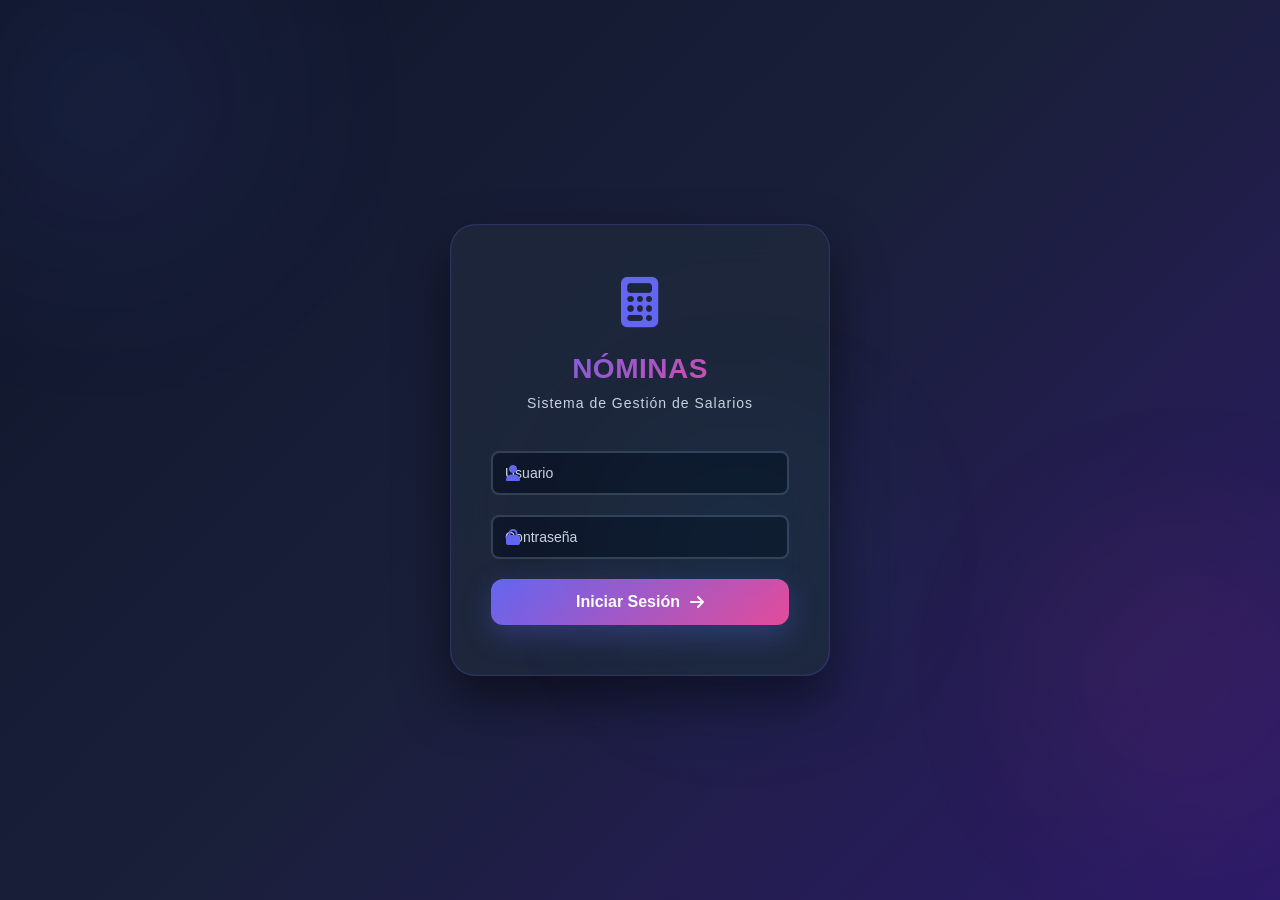
==== login.html @ f2f0a7e4 "Tarea Xime V1" ====
<!DOCTYPE html>
<html lang="es">
<head>
    <meta charset="UTF-8">
    <meta name="viewport" content="width=device-width, initial-scale=1.0">
    <title>Login - Sistema de Nóminas</title>
    <link rel="stylesheet" href="style.css">
    <link rel="stylesheet" href="https://cdnjs.cloudflare.com/ajax/libs/font-awesome/6.4.0/css/all.min.css">
</head>
<body class="login-page">
    <div class="login-container">
        <div class="login-box">
            <div class="login-header">
                <div class="logo-icon">
                    <i class="fas fa-calculator"></i>
                </div>
                <h1>NÓMINAS</h1>
                <p>Sistema de Gestión de Salarios</p>
            </div>

            <form class="login-form" id="loginForm">
                <div class="form-group">
                    <div class="input-wrapper">
                        <i class="fas fa-user"></i>
                        <input 
                            type="text" 
                            id="username" 
                            placeholder="Usuario" 
                            required
                            autocomplete="username"
                        >
                    </div>
                </div>

                <div class="form-group">
                    <div class="input-wrapper">
                        <i class="fas fa-lock"></i>
                        <input 
                            type="password" 
                            id="password" 
                            placeholder="Contraseña" 
                            required
                            autocomplete="current-password"
                        >
                    </div>
                </div>

                <div class="error-message" id="errorMessage"></div>

                <button type="submit" class="login-btn">
                    <span>Iniciar Sesión</span>
                    <i class="fas fa-arrow-right"></i>
                </button>
            </form>

        </div>

        <div class="background-animation">
            <div class="blob blob-1"></div>
            <div class="blob blob-2"></div>
            <div class="blob blob-3"></div>
        </div>
    </div>

    <script src="login.js"></script>
</body>
</html>
---- style.css ----
* {
    margin: 0;
    padding: 0;
    box-sizing: border-box;
}

:root {
    --primary-color: #6366f1;
    --secondary-color: #ec4899;
    --accent-color: #06b6d4;
    --dark-bg: #0f172a;
    --light-bg: #1e293b;
    --card-bg: #1e293b;
    --text-primary: #f1f5f9;
    --text-secondary: #cbd5e1;
    --border-color: #334155;
    --success-color: #10b981;
    --warning-color: #f59e0b;
    --error-color: #ef4444;
}

html, body {
    height: 100%;
    width: 100%;
}

body {
    font-family: 'Segoe UI', Tahoma, Geneva, Verdana, sans-serif;
    background: linear-gradient(135deg, var(--dark-bg) 0%, #1a1f3a 100%);
    color: var(--text-primary);
    overflow-x: hidden;
    letter-spacing: 0.5px;
}

/* ==================== LOGIN PAGE ==================== */

.login-page {
    display: flex;
    justify-content: center;
    align-items: center;
    min-height: 100vh;
    background: linear-gradient(135deg, #0f172a 0%, #1a1f3a 50%, #2d1b69 100%);
    position: relative;
    overflow: hidden;
}

.login-container {
    position: relative;
    z-index: 10;
    width: 100%;
    max-width: 420px;
    padding: 20px;
}

.background-animation {
    position: fixed;
    top: 0;
    left: 0;
    width: 100%;
    height: 100%;
    z-index: 1;
    pointer-events: none;
}

.blob {
    position: absolute;
    border-radius: 50%;
    filter: blur(100px);
    opacity: 0.1;
    animation: float 15s ease-in-out infinite;
}

.blob-1 {
    width: 300px;
    height: 300px;
    background: #6366f1;
    top: -50px;
    left: -50px;
    animation-delay: 0s;
}

.blob-2 {
    width: 250px;
    height: 250px;
    background: #ec4899;
    bottom: 100px;
    right: -30px;
    animation-delay: 2s;
}

.blob-3 {
    width: 200px;
    height: 200px;
    background: #06b6d4;
    top: 50%;
    left: 50%;
    animation-delay: 4s;
}

@keyframes float {
    0%, 100% {
        transform: translate(0px, 0px);
    }
    33% {
        transform: translate(30px, -30px);
    }
    66% {
        transform: translate(-30px, 30px);
    }
}

.login-box {
    background: rgba(30, 41, 59, 0.8);
    backdrop-filter: blur(20px);
    border: 1px solid rgba(100, 102, 241, 0.2);
    border-radius: 25px;
    padding: 50px 40px;
    box-shadow: 0 25px 50px rgba(0, 0, 0, 0.5),
                0 0 1px rgba(100, 102, 241, 0.5) inset;
    animation: slideUp 0.8s ease-out;
}

@keyframes slideUp {
    from {
        opacity: 0;
        transform: translateY(30px);
    }
    to {
        opacity: 1;
        transform: translateY(0);
    }
}

.login-header {
    text-align: center;
    margin-bottom: 40px;
}

.logo-icon {
    font-size: 50px;
    color: var(--primary-color);
    margin-bottom: 20px;
    animation: bounce 2s ease-in-out infinite;
}

@keyframes bounce {
    0%, 100% {
        transform: translateY(0);
    }
    50% {
        transform: translateY(-10px);
    }
}

.login-header h1 {
    font-size: 28px;
    font-weight: 700;
    background: linear-gradient(135deg, #6366f1, #ec4899);
    -webkit-background-clip: text;
    -webkit-text-fill-color: transparent;
    background-clip: text;
    margin: 15px 0 10px 0;
}

.login-header p {
    color: var(--text-secondary);
    font-size: 14px;
    letter-spacing: 1px;
}

.form-group {
    margin-bottom: 20px;
}

.input-wrapper {
    position: relative;
    display: flex;
    align-items: center;
}

.input-wrapper i {
    position: absolute;
    left: 15px;
    color: var(--primary-color);
    font-size: 16px;
    z-index: 2;
    transition: all 0.3s ease;
}

.input-wrapper input {
    width: 100%;
    padding: 15px 15px 15px 45px;
    background: rgba(100, 102, 241, 0.05);
    border: 1.5px solid rgba(100, 102, 241, 0.2);
    border-radius: 12px;
    color: var(--text-primary);
    font-size: 14px;
    transition: all 0.3s ease;
    outline: none;
}

.input-wrapper input:focus {
    background: rgba(100, 102, 241, 0.1);
    border-color: var(--primary-color);
    box-shadow: 0 0 20px rgba(100, 102, 241, 0.3);
}

.input-wrapper input::placeholder {
    color: var(--text-secondary);
}

.input-wrapper input:focus + i {
    color: var(--accent-color);
    transform: scale(1.2);
}

.input-wrapper input.input-error {
    background: rgba(239, 68, 68, 0.1);
    border-color: #ef4444;
    box-shadow: 0 0 15px rgba(239, 68, 68, 0.3);
}

.input-wrapper input.input-error:focus {
    background: rgba(239, 68, 68, 0.15);
    border-color: #ef4444;
    box-shadow: 0 0 20px rgba(239, 68, 68, 0.5);
}

.error-message {
    background: linear-gradient(135deg, rgba(239, 68, 68, 0.15), rgba(220, 38, 38, 0.1));
    border: 1.5px solid #ef4444;
    color: #fca5a5;
    font-size: 14px;
    padding: 14px 16px;
    margin-bottom: 15px;
    text-align: center;
    border-radius: 10px;
    display: none;
    align-items: center;
    justify-content: center;
    gap: 8px;
    font-weight: 600;
    box-shadow: 0 4px 12px rgba(239, 68, 68, 0.2);
    word-break: break-word;
    max-width: 100%;
    min-height: 50px;
}

.error-message.show {
    display: flex !important;
}

.error-message i {
    font-size: 16px;
    flex-shrink: 0;
}


@keyframes slideDown {
    from {
        opacity: 0;
        transform: translateY(-10px);
    }
    to {
        opacity: 1;
        transform: translateY(0);
    }
}

.login-btn {
    width: 100%;
    padding: 14px;
    background: linear-gradient(135deg, #6366f1, #ec4899);
    border: none;
    border-radius: 12px;
    color: white;
    font-size: 16px;
    font-weight: 600;
    cursor: pointer;
    transition: all 0.3s ease;
    display: flex;
    align-items: center;
    justify-content: center;
    gap: 10px;
    box-shadow: 0 10px 30px rgba(99, 102, 241, 0.3);
    overflow: hidden;
    position: relative;
}

.login-btn::before {
    content: '';
    position: absolute;
    top: 0;
    left: -100%;
    width: 100%;
    height: 100%;
    background: linear-gradient(90deg, transparent, rgba(255, 255, 255, 0.3), transparent);
    transition: left 0.5s ease;
}

.login-btn:hover {
    transform: translateY(-2px);
    box-shadow: 0 15px 40px rgba(99, 102, 241, 0.5);
}

.login-btn:hover::before {
    left: 100%;
}

.login-btn:active {
    transform: translateY(0);
}

.login-footer {
    margin-top: 25px;
    padding-top: 25px;
    border-top: 1px solid rgba(100, 102, 241, 0.1);
    text-align: center;
}

.demo-info {
    color: var(--text-secondary);
    font-size: 12px;
    display: flex;
    align-items: center;
    justify-content: center;
    gap: 8px;
}

.demo-info i {
    color: var(--accent-color);
}

/* ==================== DASHBOARD PAGE ==================== */

.dashboard-page {
    display: flex;
    flex-direction: column;
    height: 100vh;
    background: linear-gradient(135deg, var(--dark-bg) 0%, #1a1f3a 100%);
}

.navbar {
    background: rgba(30, 41, 59, 0.7);
    backdrop-filter: blur(20px);
    border-bottom: 1px solid rgba(100, 102, 241, 0.1);
    padding: 0;
    box-shadow: 0 5px 20px rgba(0, 0, 0, 0.3);
    position: sticky;
    top: 0;
    z-index: 100;
}

.navbar-container {
    max-width: 1400px;
    margin: 0 auto;
    padding: 15px 30px;
    display: flex;
    justify-content: space-between;
    align-items: center;
}

.navbar-brand {
    display: flex;
    align-items: center;
    gap: 12px;
    font-size: 22px;
    font-weight: 700;
    color: var(--text-primary);
}

.navbar-brand i {
    font-size: 28px;
    color: var(--primary-color);
}

.navbar-menu {
    display: flex;
    align-items: center;
    gap: 30px;
}

.user-welcome {
    color: var(--text-secondary);
    font-size: 14px;
}

.user-welcome strong {
    color: var(--accent-color);
}

.logout-btn {
    display: flex;
    align-items: center;
    gap: 8px;
    padding: 10px 20px;
    background: linear-gradient(135deg, #ef4444, #dc2626);
    border: none;
    border-radius: 8px;
    color: white;
    font-size: 14px;
    font-weight: 600;
    cursor: pointer;
    transition: all 0.3s ease;
    box-shadow: 0 5px 15px rgba(239, 68, 68, 0.3);
}

.logout-btn:hover {
    transform: translateY(-2px);
    box-shadow: 0 8px 20px rgba(239, 68, 68, 0.5);
}

.main-container {
    display: flex;
    flex: 1;
    overflow: hidden;
}

/* ==================== SIDEBAR ==================== */

.sidebar {
    width: 250px;
    background: rgba(30, 41, 59, 0.8);
    backdrop-filter: blur(20px);
    border-right: 1px solid rgba(100, 102, 241, 0.1);
    padding: 30px 0;
    overflow-y: auto;
    box-shadow: 5px 0 20px rgba(0, 0, 0, 0.3);
}

.menu-items {
    display: flex;
    flex-direction: column;
    gap: 10px;
    padding: 0 15px;
}

.menu-item {
    display: flex;
    align-items: center;
    gap: 15px;
    padding: 15px 20px;
    border-radius: 12px;
    cursor: pointer;
    transition: all 0.3s ease;
    color: var(--text-secondary);
    font-weight: 500;
    border-left: 3px solid transparent;
    position: relative;
}

.menu-item i {
    font-size: 18px;
    transition: all 0.3s ease;
}

.menu-item:hover {
    background: rgba(100, 102, 241, 0.1);
    color: var(--text-primary);
    transform: translateX(5px);
}

.menu-item.active {
    background: linear-gradient(135deg, rgba(99, 102, 241, 0.2), rgba(236, 72, 153, 0.1));
    color: var(--accent-color);
    border-left-color: var(--primary-color);
    box-shadow: 0 0 20px rgba(99, 102, 241, 0.2) inset;
}

.menu-item.active i {
    color: var(--accent-color);
    transform: scale(1.1);
}

/* ==================== CONTENT ==================== */

.content {
    flex: 1;
    overflow-y: auto;
    padding: 40px;
    max-width: 1400px;
    width: 100%;
}

.page-header {
    display: flex;
    justify-content: space-between;
    align-items: center;
    margin-bottom: 40px;
    animation: fadeInDown 0.5s ease-out;
}

@keyframes fadeInDown {
    from {
        opacity: 0;
        transform: translateY(-20px);
    }
    to {
        opacity: 1;
        transform: translateY(0);
    }
}

.page-header h2 {
    font-size: 28px;
    display: flex;
    align-items: center;
    gap: 12px;
    color: var(--text-primary);
}

.page-header h2 i {
    font-size: 32px;
    color: var(--primary-color);
}

.export-btn {
    display: flex;
    align-items: center;
    gap: 8px;
    padding: 12px 24px;
    background: linear-gradient(135deg, #10b981, #065f46);
    border: none;
    border-radius: 10px;
    color: white;
    font-weight: 600;
    cursor: pointer;
    transition: all 0.3s ease;
    box-shadow: 0 5px 15px rgba(16, 185, 129, 0.3);
}

.export-btn:hover {
    transform: translateY(-2px);
    box-shadow: 0 8px 20px rgba(16, 185, 129, 0.5);
}

.tab-content {
    display: none;
    animation: fadeIn 0.5s ease-out;
}

.tab-content.active {
    display: block;
}

@keyframes fadeIn {
    from {
        opacity: 0;
    }
    to {
        opacity: 1;
    }
}

/* ==================== STATS GRID ==================== */

.stats-grid {
    display: grid;
    grid-template-columns: repeat(auto-fit, minmax(250px, 1fr));
    gap: 20px;
    margin-bottom: 40px;
}

.stat-card {
    background: rgba(30, 41, 59, 0.8);
    backdrop-filter: blur(20px);
    border: 1px solid rgba(100, 102, 241, 0.2);
    border-radius: 16px;
    padding: 25px;
    display: flex;
    gap: 20px;
    align-items: flex-start;
    transition: all 0.3s ease;
    box-shadow: 0 10px 30px rgba(0, 0, 0, 0.2);
    cursor: pointer;
    overflow: hidden;
    position: relative;
}

.stat-card::before {
    content: '';
    position: absolute;
    top: 0;
    left: -100%;
    width: 100%;
    height: 100%;
    background: linear-gradient(90deg, transparent, rgba(255, 255, 255, 0.1), transparent);
    transition: left 0.5s ease;
}

.stat-card:hover {
    transform: translateY(-10px);
    border-color: var(--primary-color);
    box-shadow: 0 20px 40px rgba(99, 102, 241, 0.3),
                0 0 20px rgba(99, 102, 241, 0.2) inset;
}

.stat-card:hover::before {
    left: 100%;
}

.stat-icon {
    font-size: 40px;
    color: var(--primary-color);
    min-width: 60px;
    display: flex;
    align-items: center;
    justify-content: center;
}

.stat-info {
    flex: 1;
}

.stat-label {
    color: var(--text-secondary);
    font-size: 13px;
    font-weight: 500;
    margin-bottom: 8px;
}

.stat-value {
    font-size: 24px;
    font-weight: 700;
    color: var(--text-primary);
}

/* ==================== EMPLOYEES TABLE ==================== */

.employees-table-container {
    background: rgba(30, 41, 59, 0.8);
    backdrop-filter: blur(20px);
    border: 1px solid rgba(100, 102, 241, 0.2);
    border-radius: 16px;
    overflow: hidden;
    box-shadow: 0 10px 30px rgba(0, 0, 0, 0.2);
    animation: fadeIn 0.5s ease-out;
}

.employees-table {
    width: 100%;
    border-collapse: collapse;
}

.employees-table thead {
    background: rgba(100, 102, 241, 0.1);
    border-bottom: 2px solid rgba(100, 102, 241, 0.2);
}

.employees-table th {
    padding: 20px;
    text-align: left;
    color: var(--text-primary);
    font-weight: 600;
    font-size: 14px;
    text-transform: uppercase;
    letter-spacing: 0.5px;
}

.employees-table th i {
    margin-right: 8px;
    color: var(--primary-color);
}

.employees-table tbody tr {
    border-bottom: 1px solid rgba(100, 102, 241, 0.1);
    transition: all 0.3s ease;
}

.employees-table tbody tr:hover {
    background: rgba(100, 102, 241, 0.1);
    transform: scale(1.01);
}

.employees-table td {
    padding: 18px 20px;
    color: var(--text-secondary);
    font-size: 14px;
}

.employees-table .employee-name {
    color: var(--text-primary);
    font-weight: 600;
}

.employees-table .employee-salary {
    color: var(--success-color);
    font-weight: 600;
}

.details-btn {
    padding: 8px 16px;
    background: linear-gradient(135deg, #6366f1, #ec4899);
    border: none;
    border-radius: 6px;
    color: white;
    font-size: 12px;
    font-weight: 600;
    cursor: pointer;
    transition: all 0.3s ease;
    display: inline-flex;
    align-items: center;
    gap: 6px;
}

.details-btn:hover {
    transform: translateY(-2px);
    box-shadow: 0 5px 15px rgba(99, 102, 241, 0.3);
}

.action-buttons {
    display: flex;
    gap: 8px;
    flex-wrap: wrap;
}

.status-badge {
    display: inline-flex;
    align-items: center;
    gap: 6px;
    padding: 8px 14px;
    border-radius: 20px;
    font-size: 12px;
    font-weight: 600;
    text-transform: uppercase;
    letter-spacing: 0.5px;
    animation: slideUp 0.3s ease-out;
}

.status-pending {
    background: rgba(245, 158, 11, 0.2);
    color: #fbbf24;
    border: 1px solid rgba(245, 158, 11, 0.4);
}

.status-paid {
    background: rgba(16, 185, 129, 0.2);
    color: #86efac;
    border: 1px solid rgba(16, 185, 129, 0.4);
}

.pay-btn {
    padding: 8px 16px;
    background: linear-gradient(135deg, #f59e0b, #d97706);
    border: none;
    border-radius: 6px;
    color: white;
    font-size: 12px;
    font-weight: 600;
    cursor: pointer;
    transition: all 0.3s ease;
    display: inline-flex;
    align-items: center;
    gap: 6px;
}

.pay-btn:hover {
    transform: translateY(-2px);
    box-shadow: 0 5px 15px rgba(245, 158, 11, 0.3);
}

.pay-btn:active {
    transform: translateY(0);
}

.edit-btn {
    padding: 8px 16px;
    background: linear-gradient(135deg, #06b6d4, #0891b2);
    border: none;
    border-radius: 6px;
    color: white;
    font-size: 12px;
    font-weight: 600;
    cursor: pointer;
    transition: all 0.3s ease;
    display: inline-flex;
    align-items: center;
    gap: 6px;
}

.edit-btn:hover {
    transform: translateY(-2px);
    box-shadow: 0 5px 15px rgba(6, 182, 212, 0.3);
}

.edit-btn:active {
    transform: translateY(0);
}

.delete-btn {
    padding: 8px 16px;
    background: linear-gradient(135deg, #ef4444, #dc2626);
    border: none;
    border-radius: 6px;
    color: white;
    font-size: 12px;
    font-weight: 600;
    cursor: pointer;
    transition: all 0.3s ease;
    display: inline-flex;
    align-items: center;
    gap: 6px;
}

.delete-btn:hover {
    transform: translateY(-2px);
    box-shadow: 0 5px 15px rgba(239, 68, 68, 0.3);
}

.delete-btn:active {
    transform: translateY(0);
}

/* ==================== CALCULATOR ==================== */

.calculator-container {
    background: rgba(30, 41, 59, 0.8);
    backdrop-filter: blur(20px);
    border: 1px solid rgba(100, 102, 241, 0.2);
    border-radius: 16px;
    padding: 40px;
    box-shadow: 0 10px 30px rgba(0, 0, 0, 0.2);
}

.calculator-selector {
    margin-bottom: 40px;
}

.calculator-selector label {
    display: block;
    color: var(--text-primary);
    font-weight: 600;
    margin-bottom: 12px;
    font-size: 14px;
}

.calculator-selector select {
    width: 100%;
    max-width: 400px;
    padding: 12px 15px;
    background: rgba(100, 102, 241, 0.05);
    border: 1.5px solid rgba(100, 102, 241, 0.2);
    border-radius: 10px;
    color: var(--text-primary);
    font-size: 14px;
    cursor: pointer;
    transition: all 0.3s ease;
}

.calculator-selector select:focus {
    outline: none;
    background: rgba(100, 102, 241, 0.1);
    border-color: var(--primary-color);
    box-shadow: 0 0 20px rgba(100, 102, 241, 0.3);
}

.calculator-selector option {
    background: var(--dark-bg);
    color: var(--text-primary);
}

.result-group {
    display: grid;
    grid-template-columns: repeat(auto-fit, minmax(200px, 1fr));
    gap: 20px;
    margin-bottom: 30px;
}

.result-card {
    background: rgba(100, 102, 241, 0.05);
    border: 1px solid rgba(100, 102, 241, 0.2);
    border-radius: 12px;
    padding: 20px;
    transition: all 0.3s ease;
}

.result-card:hover {
    background: rgba(100, 102, 241, 0.1);
    border-color: var(--primary-color);
    transform: translateY(-5px);
}

.result-card label {
    display: block;
    color: var(--text-secondary);
    font-size: 13px;
    font-weight: 500;
    margin-bottom: 10px;
}

.result-value {
    font-size: 22px;
    font-weight: 700;
    color: var(--accent-color);
}

.result-summary {
    display: grid;
    grid-template-columns: repeat(auto-fit, minmax(200px, 1fr));
    gap: 20px;
}

.summary-item {
    padding: 25px;
    border-radius: 12px;
    border: 2px solid transparent;
    transition: all 0.3s ease;
}

.summary-item label {
    display: block;
    color: var(--text-secondary);
    font-size: 14px;
    font-weight: 500;
    margin-bottom: 12px;
}

.summary-value {
    font-size: 28px;
    font-weight: 700;
}

.summary-item.total-deductions {
    background: rgba(239, 68, 68, 0.1);
    border-color: rgba(239, 68, 68, 0.3);
}

.summary-item.total-deductions .summary-value {
    color: #fca5a5;
}

.summary-item.net-salary {
    background: rgba(16, 185, 129, 0.1);
    border-color: rgba(16, 185, 129, 0.3);
}

.summary-item.net-salary .summary-value {
    color: #86efac;
}

.calculator-actions {
    display: flex;
    justify-content: center;
    gap: 15px;
    margin-top: 40px;
    flex-wrap: wrap;
}

.export-receipt-btn {
    display: flex;
    align-items: center;
    gap: 8px;
    padding: 12px 24px;
    background: linear-gradient(135deg, #8b5cf6, #6366f1);
    border: none;
    border-radius: 10px;
    color: white;
    font-weight: 600;
    font-size: 14px;
    cursor: pointer;
    transition: all 0.3s ease;
    box-shadow: 0 5px 15px rgba(139, 92, 246, 0.3);
}

.export-receipt-btn:hover {
    transform: translateY(-2px);
    box-shadow: 0 8px 20px rgba(139, 92, 246, 0.5);
}

.export-receipt-btn:disabled {
    opacity: 0.5;
    cursor: not-allowed;
    transform: none;
}

/* ==================== MODAL ==================== */

.modal {
    display: none;
    position: fixed;
    top: 0;
    left: 0;
    width: 100%;
    height: 100%;
    background: rgba(0, 0, 0, 0.7);
    backdrop-filter: blur(5px);
    z-index: 1000;
    align-items: center;
    justify-content: center;
    animation: fadeIn 0.3s ease-out;
}

.header-actions {
    display: flex;
    gap: 12px;
}

.add-employee-btn {
    background: linear-gradient(135deg, #10b981, #059669);
    color: white;
    border: none;
    padding: 10px 20px;
    border-radius: 8px;
    cursor: pointer;
    font-weight: 600;
    display: flex;
    align-items: center;
    gap: 8px;
    transition: all 0.3s ease;
    font-size: 14px;
}

.add-employee-btn:hover {
    background: linear-gradient(135deg, #059669, #047857);
    transform: translateY(-2px);
    box-shadow: 0 8px 20px rgba(16, 185, 129, 0.3);
}

.modal-form {
    max-width: 500px;
}

.form-group {
    margin-bottom: 20px;
}

.form-group label {
    display: block;
    margin-bottom: 8px;
    color: var(--text-primary);
    font-weight: 600;
    font-size: 14px;
}

.form-group input {
    width: 100%;
    padding: 12px;
    background: var(--dark-bg);
    border: 2px solid var(--border-color);
    border-radius: 8px;
    color: var(--text-primary);
    font-size: 14px;
    transition: all 0.3s ease;
}

.form-group input:focus {
    outline: none;
    border-color: var(--primary-color);
    box-shadow: 0 0 0 3px rgba(99, 102, 241, 0.1);
}

.form-group input::placeholder {
    color: var(--text-secondary);
}

.error-message {
    color: var(--error-color);
    font-size: 12px;
    margin-top: 4px;
    display: none;
    min-height: 16px;
}

.error-message:not(:empty) {
    display: block;
}

.form-actions {
    display: flex;
    gap: 12px;
    margin-top: 30px;
}

.btn-cancel,
.btn-submit {
    flex: 1;
    padding: 12px;
    border: none;
    border-radius: 8px;
    font-weight: 600;
    cursor: pointer;
    font-size: 14px;
    transition: all 0.3s ease;
}

.btn-cancel {
    background: var(--border-color);
    color: var(--text-primary);
}

.btn-cancel:hover {
    background: #475569;
}

.btn-submit {
    background: linear-gradient(135deg, var(--primary-color), #4f46e5);
    color: white;
}

.btn-submit:hover {
    transform: translateY(-2px);
    box-shadow: 0 8px 20px rgba(99, 102, 241, 0.3);
}

.modal.show {
    display: flex;
}

.modal-content {
    background: rgba(30, 41, 59, 0.95);
    backdrop-filter: blur(20px);
    border: 1px solid rgba(100, 102, 241, 0.3);
    border-radius: 16px;
    width: 90%;
    max-width: 500px;
    max-height: 80vh;
    overflow-y: auto;
    box-shadow: 0 25px 50px rgba(0, 0, 0, 0.5);
    animation: slideUp 0.3s ease-out;
}

.modal-header {
    display: flex;
    justify-content: space-between;
    align-items: center;
    padding: 25px;
    border-bottom: 1px solid rgba(100, 102, 241, 0.1);
}

.modal-header h3 {
    color: var(--text-primary);
    font-size: 20px;
}

.modal-close {
    background: none;
    border: none;
    color: var(--text-secondary);
    font-size: 28px;
    cursor: pointer;
    transition: all 0.3s ease;
    width: 40px;
    height: 40px;
    display: flex;
    align-items: center;
    justify-content: center;
    border-radius: 8px;
}

.modal-close:hover {
    color: var(--error-color);
    background: rgba(239, 68, 68, 0.1);
}

.modal-body {
    padding: 25px;
}

.modal-row {
    display: flex;
    justify-content: space-between;
    align-items: center;
    padding: 15px 0;
    border-bottom: 1px solid rgba(100, 102, 241, 0.1);
}

.modal-row:last-child {
    border-bottom: none;
}

.modal-label {
    color: var(--text-secondary);
    font-size: 13px;
    font-weight: 500;
}

.modal-value {
    color: var(--text-primary);
    font-size: 16px;
    font-weight: 600;
}

/* ==================== SCROLLBAR ==================== */

::-webkit-scrollbar {
    width: 8px;
    height: 8px;
}

::-webkit-scrollbar-track {
    background: rgba(100, 102, 241, 0.05);
}

::-webkit-scrollbar-thumb {
    background: linear-gradient(135deg, #6366f1, #ec4899);
    border-radius: 10px;
}

::-webkit-scrollbar-thumb:hover {
    background: linear-gradient(135deg, #ec4899, #6366f1);
}

/* ==================== RESPONSIVE ==================== */

@media (max-width: 768px) {
    .main-container {
        flex-direction: column;
    }

    .sidebar {
        width: 100%;
        border-right: none;
        border-bottom: 1px solid rgba(100, 102, 241, 0.1);
        padding: 15px;
        height: auto;
    }

    .menu-items {
        flex-direction: row;
        gap: 5px;
        flex-wrap: wrap;
    }

    .menu-item {
        flex: 1;
        min-width: 120px;
        padding: 10px;
        font-size: 12px;
    }

    .content {
        padding: 20px;
    }

    .stats-grid {
        grid-template-columns: repeat(auto-fit, minmax(150px, 1fr));
    }

    .stat-card {
        flex-direction: column;
        text-align: center;
    }

    .stat-icon {
        margin: 0 auto;
    }

    .page-header {
        flex-direction: column;
        gap: 15px;
        align-items: flex-start;
    }

    .employees-table {
        font-size: 12px;
    }

    .employees-table th,
    .employees-table td {
        padding: 12px;
    }

    .navbar-menu {
        gap: 15px;
    }

    .user-welcome {
        display: none;
    }

    .modal-content {
        width: 95%;
        max-width: 90vw;
    }
}

@media (max-width: 480px) {
    .login-box {
        padding: 30px 20px;
    }

    .login-header h1 {
        font-size: 24px;
    }

    .navbar-container {
        padding: 10px 15px;
    }

    .navbar-brand {
        font-size: 18px;
    }

    .navbar-brand i {
        font-size: 24px;
    }

    .page-header h2 {
        font-size: 20px;
    }

    .stats-grid {
        grid-template-columns: 1fr;
    }

    .calculator-result {
        grid-template-columns: 1fr;
    }

    .result-group {
        grid-template-columns: 1fr;
    }
}
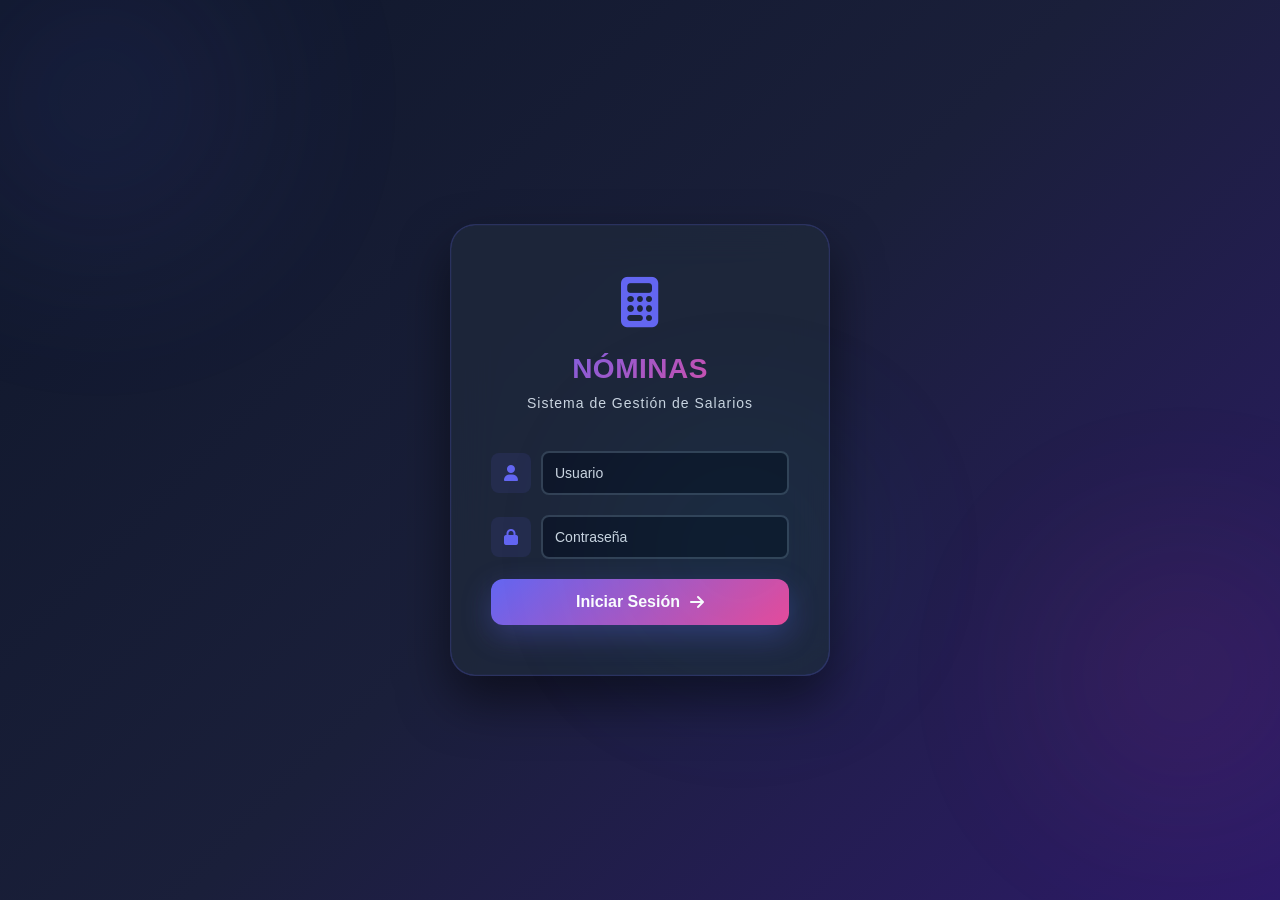
==== commit 3e239010: "Fix: Corregir posicionamiento de iconos en login" ====
--- a/login.html
+++ b/login.html
@@ -21,7 +21,9 @@
             <form class="login-form" id="loginForm">
                 <div class="form-group">
                     <div class="input-wrapper">
-                        <i class="fas fa-user"></i>
+                        <div class="input-icon">
+                            <i class="fas fa-user"></i>
+                        </div>
                         <input 
                             type="text" 
                             id="username" 
@@ -34,7 +36,9 @@
 
                 <div class="form-group">
                     <div class="input-wrapper">
-                        <i class="fas fa-lock"></i>
+                        <div class="input-icon">
+                            <i class="fas fa-lock"></i>
+                        </div>
                         <input 
                             type="password" 
                             id="password" 
--- a/style.css
+++ b/style.css
@@ -176,20 +176,30 @@
     position: relative;
     display: flex;
     align-items: center;
+    gap: 10px;
+}
+
+.input-icon {
+    display: flex;
+    align-items: center;
+    justify-content: center;
+    width: 40px;
+    height: 40px;
+    background: rgba(100, 102, 241, 0.1);
+    border-radius: 8px;
+    flex-shrink: 0;
+    transition: all 0.3s ease;
 }
 
 .input-wrapper i {
-    position: absolute;
-    left: 15px;
     color: var(--primary-color);
     font-size: 16px;
-    z-index: 2;
     transition: all 0.3s ease;
 }
 
 .input-wrapper input {
-    width: 100%;
-    padding: 15px 15px 15px 45px;
+    flex: 1;
+    padding: 15px;
     background: rgba(100, 102, 241, 0.05);
     border: 1.5px solid rgba(100, 102, 241, 0.2);
     border-radius: 12px;
@@ -205,13 +215,17 @@
     box-shadow: 0 0 20px rgba(100, 102, 241, 0.3);
 }
 
+.input-wrapper input:focus ~ .input-icon {
+    background: rgba(100, 102, 241, 0.2);
+}
+
+.input-wrapper input:focus ~ .input-icon i {
+    color: var(--accent-color);
+    transform: scale(1.2);
+}
+
 .input-wrapper input::placeholder {
     color: var(--text-secondary);
-}
-
-.input-wrapper input:focus + i {
-    color: var(--accent-color);
-    transform: scale(1.2);
 }
 
 .input-wrapper input.input-error {
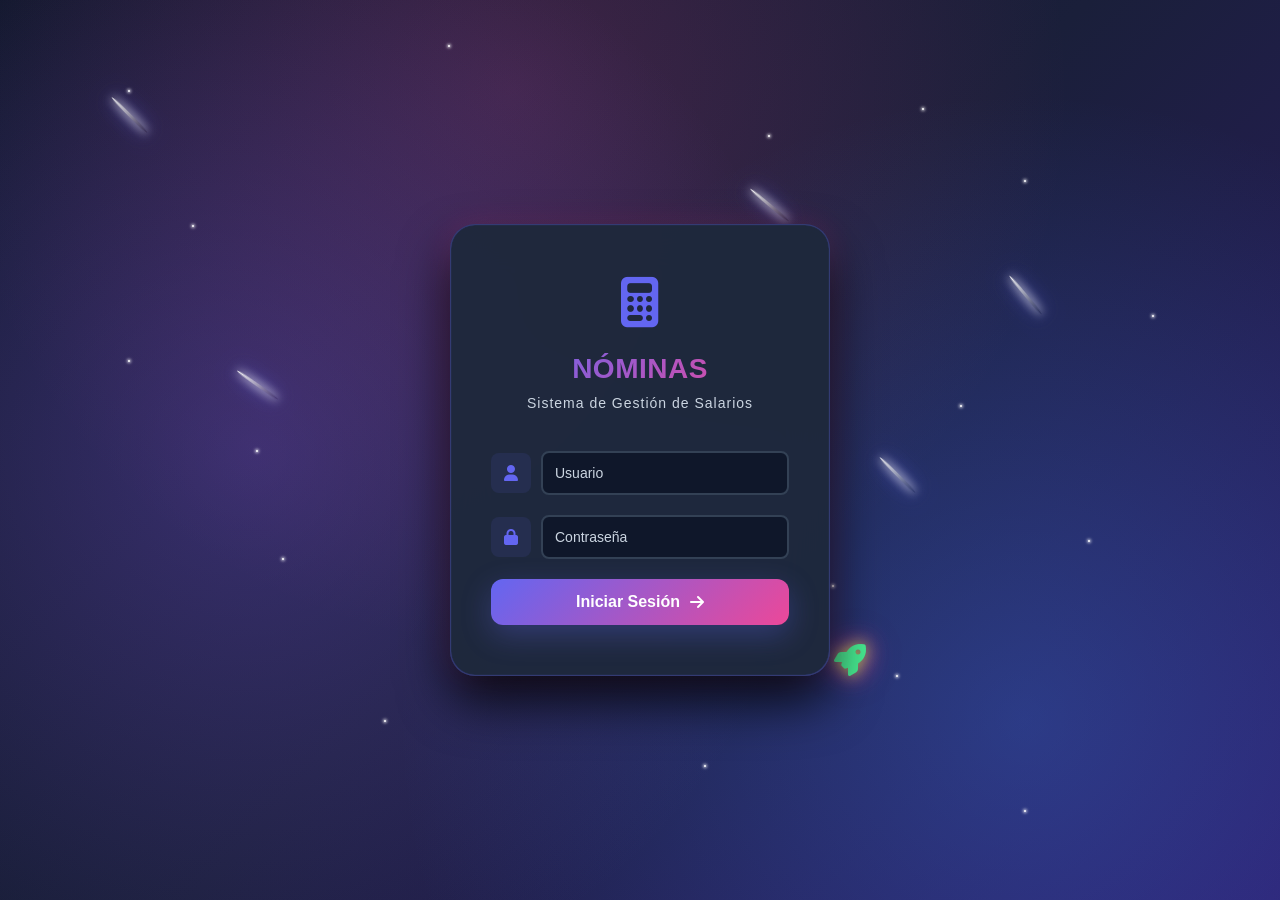
==== commit 5d366513: "Login estelar" ====
--- a/login.html
+++ b/login.html
@@ -60,9 +60,68 @@
         </div>
 
         <div class="background-animation">
-            <div class="blob blob-1"></div>
-            <div class="blob blob-2"></div>
-            <div class="blob blob-3"></div>
+            <!-- Cohete orbitando con fuego (moved here so it can traverse full background) -->
+            <div class="rocket-orbit">
+                <div class="rocket">
+                    <i class="fas fa-rocket"></i>
+                </div>
+                <div class="rocket-fire rocket-fire-1"></div>
+                <div class="rocket-fire rocket-fire-2"></div>
+                <div class="rocket-fire rocket-fire-3"></div>
+            </div>
+            <!-- Galaxia con estrellas -->
+            <div class="galaxy-bg"></div>
+            
+            <!-- Estrellas fijas que parpadean -->
+            <div class="stars-container">
+                <div class="star"></div>
+                <div class="star"></div>
+                <div class="star"></div>
+                <div class="star"></div>
+                <div class="star"></div>
+                <div class="star"></div>
+                <div class="star"></div>
+                <div class="star"></div>
+                <div class="star"></div>
+                <div class="star"></div>
+                <div class="star"></div>
+                <div class="star"></div>
+                <div class="star"></div>
+                <div class="star"></div>
+                <div class="star"></div>
+                <div class="star"></div>
+                <div class="star"></div>
+                <div class="star"></div>
+                <div class="star"></div>
+                <div class="star"></div>
+            </div>
+            
+            <!-- Estrellas fugaces (meteoros) -->
+            <div class="meteors-container">
+                <div class="meteor"></div>
+                <div class="meteor"></div>
+                <div class="meteor"></div>
+                <div class="meteor"></div>
+                <div class="meteor"></div>
+            </div>
+
+            <!-- Planetas -->
+            <div class="planets-container">
+                <div class="planet planet-1">
+                    <div class="planet-surface"></div>
+                    <div class="planet-rings"></div>
+                </div>
+                <div class="planet planet-2">
+                    <div class="planet-surface"></div>
+                </div>
+                <div class="planet planet-3">
+                    <div class="planet-surface"></div>
+                    <div class="planet-rings"></div>
+                </div>
+                <div class="planet planet-4">
+                    <div class="planet-surface"></div>
+                </div>
+            </div>
         </div>
     </div>
 
--- a/style.css
+++ b/style.css
@@ -46,10 +46,103 @@
 
 .login-container {
     position: relative;
-    z-index: 10;
+    z-index: 100;
     width: 100%;
     max-width: 420px;
     padding: 20px;
+}
+
+/* ==================== ROCKET ORBIT ==================== */
+
+.rocket-orbit {
+    position: absolute;
+    width: 420px;
+    height: 420px;
+    top: 50%;
+    left: 50%;
+    pointer-events: none;
+    --orbit-radius: min(45vw, 300px);
+    transform-origin: center center;
+    animation: rocketFlight 8s linear infinite, rocketDepth 8s linear infinite;
+    z-index: 110; /* base value, animated by rocketDepth */
+    
+}
+
+.rocket-orbit i {
+    position: absolute;
+    font-size: 32px;
+    color: #48ec92;
+    text-shadow: 0 0 15px rgba(192, 236, 72, 0.8),
+                 0 0 30px rgba(236, 72, 153, 0.4);
+    filter: drop-shadow(0 0 10px rgba(236, 72, 153, 0.6));
+    top: 50%;
+    left: 50%;
+    transform: translate(-50%, -50%);
+    z-index: inherit;
+}
+
+
+
+/* Rotación del cohete para apuntar hacia la dirección del movimiento */
+@keyframes rocketFlight {
+    0% {
+        transform: translate(-50%, -50%) rotate(0deg) translateX(var(--orbit-radius)) rotateZ(0deg);
+    }
+    25% {
+        transform: translate(-50%, -50%) rotate(90deg) translateX(var(--orbit-radius)) rotateZ(90deg);
+    }
+    50% {
+        transform: translate(-50%, -50%) rotate(180deg) translateX(var(--orbit-radius)) rotateZ(180deg);
+    }
+    75% {
+        transform: translate(-50%, -50%) rotate(270deg) translateX(var(--orbit-radius)) rotateZ(270deg);
+    }
+    100% {
+        transform: translate(-50%, -50%) rotate(360deg) translateX(var(--orbit-radius)) rotateZ(360deg);
+    }
+}
+
+/* Z-index animation: ATRÁS entre 135° y 225° (37.5% - 62.5%) */
+@keyframes rocketDepth {
+    /* 0° - Arriba: FRENTE */
+    0% { z-index: 110; }
+    
+    /* 90° - Derecha: FRENTE */
+    25% { z-index: 110; }
+    
+    /* 135° - Empieza a ir atrás */
+    37.5% { z-index: 90; }
+    
+    /* 180° - Abajo: ATRÁS */
+    50% { z-index: 90; }
+    
+    /* 225° - Empieza a venir al frente */
+    62.5% { z-index: 90; }
+    
+    /* 270° - Izquierda: FRENTE */
+    75% { z-index: 110; }
+    
+    /* 360° - De vuelta arriba: FRENTE */
+    100% { z-index: 110; }
+}
+
+/* Animación del fuego: se mantiene debajo del cohete sin rotar */
+@keyframes rocketFirePosition {
+    0% {
+        transform: translate(-50%, 0) rotateZ(180deg) translateY(24px);
+    }
+    25% {
+        transform: translate(-50%, 0) rotateZ(90deg) translateY(24px);
+    }
+    50% {
+        transform: translate(-50%, 0) rotateZ(0deg) translateY(24px);
+    }
+    75% {
+        transform: translate(-50%, 0) rotateZ(-90deg) translateY(24px);
+    }
+    100% {
+        transform: translate(-50%, 0) rotateZ(-180deg) translateY(24px);
+    }
 }
 
 .background-animation {
@@ -58,66 +151,175 @@
     left: 0;
     width: 100%;
     height: 100%;
-    z-index: 1;
+    z-index: 0;
     pointer-events: none;
-}
-
-.blob {
+    overflow: hidden;
+}
+
+/* ==================== GALAXY BACKGROUND ==================== */
+
+.galaxy-bg {
     position: absolute;
+    top: 0;
+    left: 0;
+    width: 100%;
+    height: 100%;
+    background: 
+        radial-gradient(circle at 20% 50%, rgba(139, 92, 246, 0.3) 0%, transparent 50%),
+        radial-gradient(circle at 80% 80%, rgba(59, 130, 246, 0.3) 0%, transparent 50%),
+        radial-gradient(circle at 40% 10%, rgba(236, 72, 153, 0.2) 0%, transparent 50%),
+        linear-gradient(135deg, #0f172a 0%, #1a1f3a 50%, #2d1b69 100%);
+    animation: galaxyShift 20s ease-in-out infinite;
+}
+
+@keyframes galaxyShift {
+    0%, 100% {
+        background-position: 0% 0%;
+    }
+    50% {
+        background-position: 2% 2%;
+    }
+}
+
+/* ==================== ESTRELLAS FIJAS ==================== */
+
+.stars-container {
+    position: absolute;
+    width: 100%;
+    height: 100%;
+    top: 0;
+    left: 0;
+}
+
+.star {
+    position: absolute;
+    width: 2px;
+    height: 2px;
+    background: white;
     border-radius: 50%;
-    filter: blur(100px);
-    opacity: 0.1;
-    animation: float 15s ease-in-out infinite;
-}
-
-.blob-1 {
-    width: 300px;
-    height: 300px;
-    background: #6366f1;
-    top: -50px;
-    left: -50px;
+    box-shadow: 0 0 3px 1px rgba(255, 255, 255, 0.8);
+    animation: twinkle 3s infinite;
+}
+
+/* Distribuir estrellas aleatoriamente */
+.star:nth-child(1) { top: 10%; left: 10%; animation-delay: 0s; }
+.star:nth-child(2) { top: 20%; left: 80%; animation-delay: 0.3s; }
+.star:nth-child(3) { top: 30%; left: 40%; animation-delay: 0.6s; }
+.star:nth-child(4) { top: 50%; left: 20%; animation-delay: 0.9s; }
+.star:nth-child(5) { top: 60%; left: 85%; animation-delay: 1.2s; }
+.star:nth-child(6) { top: 70%; left: 50%; animation-delay: 1.5s; }
+.star:nth-child(7) { top: 15%; left: 60%; animation-delay: 1.8s; }
+.star:nth-child(8) { top: 45%; left: 75%; animation-delay: 2.1s; }
+.star:nth-child(9) { top: 80%; left: 30%; animation-delay: 2.4s; }
+.star:nth-child(10) { top: 25%; left: 15%; animation-delay: 2.7s; }
+.star:nth-child(11) { top: 65%; left: 65%; animation-delay: 0.2s; }
+.star:nth-child(12) { top: 55%; left: 45%; animation-delay: 0.5s; }
+.star:nth-child(13) { top: 35%; left: 90%; animation-delay: 0.8s; }
+.star:nth-child(14) { top: 75%; left: 70%; animation-delay: 1.1s; }
+.star:nth-child(15) { top: 5%; left: 35%; animation-delay: 1.4s; }
+.star:nth-child(16) { top: 85%; left: 55%; animation-delay: 1.7s; }
+.star:nth-child(17) { top: 40%; left: 10%; animation-delay: 2.0s; }
+.star:nth-child(18) { top: 90%; left: 80%; animation-delay: 2.3s; }
+.star:nth-child(19) { top: 12%; left: 72%; animation-delay: 2.6s; }
+.star:nth-child(20) { top: 62%; left: 22%; animation-delay: 2.9s; }
+
+@keyframes twinkle {
+    0%, 100% {
+        opacity: 0.3;
+        transform: scale(1);
+    }
+    50% {
+        opacity: 1;
+        transform: scale(1.2);
+    }
+}
+
+/* ==================== ESTRELLAS FUGACES (METEOROS) ==================== */
+
+.meteors-container {
+    position: absolute;
+    width: 100%;
+    height: 100%;
+    top: 0;
+    left: 0;
+}
+
+.meteor {
+    position: absolute;
+    width: 3px;
+    height: 50px;
+    background: linear-gradient(to bottom, rgba(255, 255, 255, 1), rgba(255, 255, 255, 0));
+    border-radius: 50%;
+    filter: blur(0.5px);
+    box-shadow: 0 0 10px 1px rgba(255, 255, 255, 0.8),
+                0 0 20px 2px rgba(100, 102, 241, 0.6);
+    animation: shoot 2s ease-in infinite;
+}
+
+.meteor:nth-child(1) {
+    top: 10%;
+    left: 10%;
     animation-delay: 0s;
-}
-
-.blob-2 {
-    width: 250px;
-    height: 250px;
-    background: #ec4899;
-    bottom: 100px;
-    right: -30px;
+    transform: rotate(-45deg);
+}
+
+.meteor:nth-child(2) {
+    top: 20%;
+    left: 60%;
+    animation-delay: 0.5s;
+    transform: rotate(-50deg);
+}
+
+.meteor:nth-child(3) {
+    top: 30%;
+    left: 80%;
+    animation-delay: 1s;
+    transform: rotate(-40deg);
+}
+
+.meteor:nth-child(4) {
+    top: 40%;
+    left: 20%;
+    animation-delay: 1.5s;
+    transform: rotate(-55deg);
+}
+
+.meteor:nth-child(5) {
+    top: 50%;
+    left: 70%;
     animation-delay: 2s;
-}
-
-.blob-3 {
-    width: 200px;
-    height: 200px;
-    background: #06b6d4;
-    top: 50%;
-    left: 50%;
-    animation-delay: 4s;
-}
-
-@keyframes float {
-    0%, 100% {
-        transform: translate(0px, 0px);
-    }
-    33% {
-        transform: translate(30px, -30px);
-    }
-    66% {
-        transform: translate(-30px, 30px);
+    transform: rotate(-45deg);
+}
+
+@keyframes shoot {
+    0% {
+        opacity: 0;
+        transform: translateX(0) translateY(0) rotate(-45deg);
+    }
+    10% {
+        opacity: 1;
+    }
+    90% {
+        opacity: 1;
+    }
+    100% {
+        opacity: 0;
+        transform: translateX(300px) translateY(300px) rotate(-45deg);
     }
 }
 
 .login-box {
-    background: rgba(30, 41, 59, 0.8);
+    background: rgba(30, 41, 59, 0.95);
     backdrop-filter: blur(20px);
-    border: 1px solid rgba(100, 102, 241, 0.2);
+    border: 1.5px solid rgba(100, 102, 241, 0.3);
     border-radius: 25px;
     padding: 50px 40px;
-    box-shadow: 0 25px 50px rgba(0, 0, 0, 0.5),
-                0 0 1px rgba(100, 102, 241, 0.5) inset;
+    box-shadow: 0 25px 50px rgba(0, 0, 0, 0.8),
+                0 0 1px rgba(100, 102, 241, 0.5) inset,
+                0 0 30px rgba(236, 72, 153, 0.2);
     animation: slideUp 0.8s ease-out;
+    position: relative;
+    z-index: 10;
 }
 
 @keyframes slideUp {
@@ -823,6 +1025,36 @@
 
 .delete-btn:active {
     transform: translateY(0);
+}
+
+.status-select {
+    padding: 8px 12px;
+    background: linear-gradient(135deg, #8b5cf6, #7c3aed);
+    border: none;
+    border-radius: 6px;
+    color: white;
+    font-size: 12px;
+    font-weight: 600;
+    cursor: pointer;
+    transition: all 0.3s ease;
+    display: inline-flex;
+    align-items: center;
+}
+
+.status-select:hover {
+    background: linear-gradient(135deg, #7c3aed, #6d28d9);
+    transform: translateY(-2px);
+    box-shadow: 0 5px 15px rgba(139, 92, 246, 0.3);
+}
+
+.status-select:focus {
+    outline: none;
+    box-shadow: 0 0 0 3px rgba(139, 92, 246, 0.2), 0 5px 15px rgba(139, 92, 246, 0.3);
+}
+
+.status-select option {
+    background: var(--dark-bg);
+    color: var(--text-primary);
 }
 
 /* ==================== CALCULATOR ==================== */
@@ -1214,6 +1446,159 @@
     background: linear-gradient(135deg, #ec4899, #6366f1);
 }
 
+/* ==================== SWEETALERT CUSTOMIZATION ==================== */
+
+.swal-popup {
+    background: rgba(30, 41, 59, 0.95) !important;
+    border: 1px solid rgba(99, 102, 241, 0.3) !important;
+    backdrop-filter: blur(20px) !important;
+}
+
+.swal-popup .swal2-html-container {
+    color: var(--text-secondary) !important;
+    font-size: 14px !important;
+}
+
+.swal-popup .swal2-title {
+    color: var(--text-primary) !important;
+    font-size: 20px !important;
+    font-weight: 700 !important;
+}
+
+.swal-popup .swal2-icon {
+    border-color: #f59e0b !important;
+}
+
+.swal-popup .swal2-icon.swal2-warning {
+    color: #f59e0b !important;
+}
+
+.swal-confirm-btn {
+    background: linear-gradient(135deg, #ef4444, #dc2626) !important;
+    box-shadow: 0 5px 15px rgba(239, 68, 68, 0.3) !important;
+    font-weight: 600 !important;
+    color: white !important;
+}
+
+.swal-confirm-btn:hover {
+    background: linear-gradient(135deg, #dc2626, #991b1b) !important;
+    box-shadow: 0 8px 20px rgba(239, 68, 68, 0.5) !important;
+}
+
+.swal-cancel-btn {
+    background: rgba(100, 102, 241, 0.1) !important;
+    border: 1px solid rgba(100, 102, 241, 0.3) !important;
+    color: var(--text-secondary) !important;
+    font-weight: 600 !important;
+}
+
+.swal-cancel-btn:hover {
+    background: rgba(100, 102, 241, 0.2) !important;
+    border-color: rgba(100, 102, 241, 0.5) !important;
+}
+
+/* ==================== EMPLOYEES TABLE RESPONSIVE ==================== */
+
+/* Solo se aplica en tablets pequeñas y móviles */
+@media (max-width: 1024px) {
+    .employees-table-container {
+        overflow-x: auto;
+    }
+}
+
+@media (max-width: 768px) {
+    .employees-table-container {
+        overflow: visible;
+    }
+
+    .employees-table {
+        display: flex;
+        flex-direction: column;
+        width: 100%;
+    }
+
+    .employees-table thead {
+        display: none;
+    }
+
+    .employees-table tbody {
+        display: flex;
+        flex-direction: column;
+        gap: 15px;
+    }
+
+    .employees-table tr {
+        display: grid;
+        grid-template-columns: 1fr;
+        background: rgba(100, 102, 241, 0.05);
+        border: 1px solid rgba(100, 102, 241, 0.2);
+        border-radius: 12px;
+        padding: 15px;
+        gap: 12px;
+    }
+
+    .employees-table td {
+        padding: 8px 0;
+        display: grid;
+        grid-template-columns: 120px 1fr;
+        align-items: center;
+        gap: 10px;
+        border: none;
+    }
+
+    .employees-table td::before {
+        content: attr(data-label);
+        font-weight: 600;
+        color: var(--primary-color);
+        font-size: 12px;
+        text-transform: uppercase;
+        letter-spacing: 0.5px;
+    }
+
+    .employees-table .employee-name {
+        grid-column: 1 / -1;
+    }
+
+    .employees-table .employee-name::before {
+        content: attr(data-label);
+        display: block;
+        margin-bottom: 8px;
+    }
+
+    .employees-table .status-badge {
+        width: fit-content;
+    }
+
+    .employees-table .action-buttons {
+        display: grid;
+        grid-template-columns: 1fr 1fr;
+        gap: 8px;
+        grid-column: 1 / -1;
+    }
+
+    .details-btn,
+    .edit-btn,
+    .delete-btn,
+    .status-select {
+        padding: 10px 12px !important;
+        font-size: 11px !important;
+        width: 100%;
+        justify-content: center;
+    }
+
+    .details-btn i,
+    .edit-btn i,
+    .delete-btn i {
+        margin-right: 0;
+    }
+
+    .details-btn span::after,
+    .edit-btn span::after,
+    .delete-btn span::after {
+        display: none;
+    }
+}
+
 /* ==================== RESPONSIVE ==================== */
 
 @media (max-width: 768px) {
@@ -1265,15 +1650,6 @@
         align-items: flex-start;
     }
 
-    .employees-table {
-        font-size: 12px;
-    }
-
-    .employees-table th,
-    .employees-table td {
-        padding: 12px;
-    }
-
     .navbar-menu {
         gap: 15px;
     }
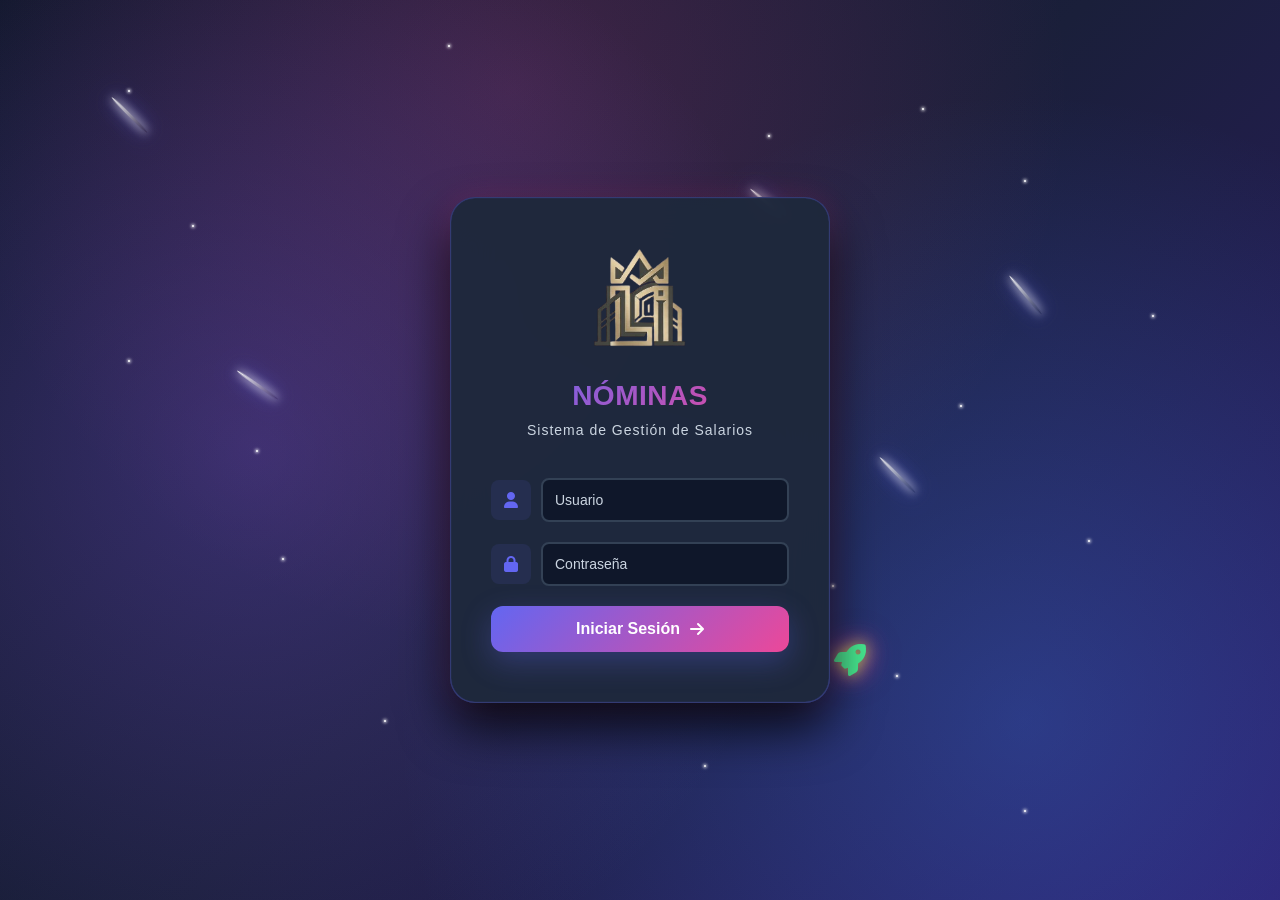
==== commit 381c120b: "Arreglo calculadora con inputs de % y logos" ====
--- a/login.html
+++ b/login.html
@@ -12,7 +12,7 @@
         <div class="login-box">
             <div class="login-header">
                 <div class="logo-icon">
-                    <i class="fas fa-calculator"></i>
+                    <img src="./Logo.png" alt="" id="logoInicioSesion">
                 </div>
                 <h1>NÓMINAS</h1>
                 <p>Sistema de Gestión de Salarios</p>
--- a/style.css
+++ b/style.css
@@ -18,6 +18,8 @@
     --warning-color: #f59e0b;
     --error-color: #ef4444;
 }
+
+
 
 html, body {
     height: 100%;
@@ -590,6 +592,24 @@
     color: var(--primary-color);
 }
 
+.img {
+    display: flex;
+    align-items: center;
+    justify-content: center;
+}
+
+.img img {
+    height: 90px;
+    width: auto;
+    object-fit: contain;
+}
+
+#logoInicioSesion {
+    height: 100px;
+    width: auto;
+    object-fit: contain;
+}
+
 .navbar-menu {
     display: flex;
     align-items: center;
@@ -1217,6 +1237,225 @@
     opacity: 0.5;
     cursor: not-allowed;
     transform: none;
+}
+
+/* ==================== DESCUENTOS PERSONALIZADOS ==================== */
+
+.deductions-config {
+    background: linear-gradient(135deg, #1e293b, #1a1f35);
+    border: 1px solid var(--border-color);
+    border-radius: 15px;
+    padding: 25px;
+    margin-bottom: 30px;
+    box-shadow: 0 8px 25px rgba(0, 0, 0, 0.3);
+}
+
+.deductions-config h3 {
+    color: var(--text-primary);
+    font-size: 18px;
+    margin-bottom: 20px;
+    display: flex;
+    align-items: center;
+    gap: 10px;
+}
+
+.deductions-config h3 i {
+    color: var(--primary-color);
+    font-size: 20px;
+}
+
+.deductions-grid {
+    display: grid;
+    grid-template-columns: repeat(auto-fit, minmax(150px, 1fr));
+    gap: 20px;
+    margin-bottom: 20px;
+}
+
+.deduction-input-group {
+    display: flex;
+    flex-direction: column;
+    gap: 8px;
+}
+
+.deduction-input-group label {
+    color: var(--text-secondary);
+    font-size: 13px;
+    font-weight: 600;
+    text-transform: uppercase;
+    letter-spacing: 0.5px;
+}
+
+.input-with-percent {
+    position: relative;
+    display: flex;
+    align-items: center;
+}
+
+.percent-input {
+    width: 100%;
+    background: #0f172a;
+    border: 1.5px solid var(--border-color);
+    border-radius: 8px;
+    padding: 10px 35px 10px 12px;
+    color: var(--primary-color);
+    font-size: 14px;
+    font-weight: 600;
+    transition: all 0.3s ease;
+}
+
+.percent-input:hover {
+    border-color: var(--primary-color);
+    box-shadow: 0 0 10px rgba(99, 102, 241, 0.2);
+}
+
+.percent-input:focus {
+    outline: none;
+    border-color: var(--primary-color);
+    box-shadow: 0 0 15px rgba(99, 102, 241, 0.4);
+    background: rgba(99, 102, 241, 0.05);
+}
+
+.percent-symbol {
+    position: absolute;
+    right: 12px;
+    color: var(--text-secondary);
+    font-weight: 600;
+    font-size: 14px;
+    pointer-events: none;
+}
+
+.reset-deductions-btn {
+    padding: 12px 24px;
+    background: linear-gradient(135deg, #ec4899, #f43f5e);
+    border: none;
+    border-radius: 8px;
+    color: white;
+    font-weight: 600;
+    font-size: 14px;
+    cursor: pointer;
+    transition: all 0.3s ease;
+    display: flex;
+    align-items: center;
+    gap: 8px;
+    box-shadow: 0 5px 15px rgba(236, 72, 153, 0.3);
+}
+
+.reset-deductions-btn:hover {
+    transform: translateY(-2px);
+    box-shadow: 0 8px 20px rgba(236, 72, 153, 0.5);
+}
+
+.reset-deductions-btn:active {
+    transform: translateY(0);
+}
+
+/* ==================== PERÍODO DE PAGO ==================== */
+
+.payroll-period-config {
+    background: linear-gradient(135deg, #1e293b, #1a1f35);
+    border: 1px solid var(--border-color);
+    border-radius: 15px;
+    padding: 25px;
+    margin-bottom: 30px;
+    box-shadow: 0 8px 25px rgba(0, 0, 0, 0.3);
+}
+
+.payroll-period-config h3 {
+    color: var(--text-primary);
+    font-size: 18px;
+    margin-bottom: 20px;
+    display: flex;
+    align-items: center;
+    gap: 10px;
+}
+
+.payroll-period-config h3 i {
+    color: var(--accent-color);
+    font-size: 20px;
+}
+
+.period-grid {
+    display: grid;
+    grid-template-columns: repeat(auto-fit, minmax(180px, 1fr));
+    gap: 20px;
+    margin-bottom: 20px;
+}
+
+.period-input-group {
+    display: flex;
+    flex-direction: column;
+    gap: 8px;
+}
+
+.period-input-group label {
+    color: var(--text-secondary);
+    font-size: 13px;
+    font-weight: 600;
+    text-transform: uppercase;
+    letter-spacing: 0.5px;
+}
+
+.input-hint {
+    color: var(--text-secondary);
+    font-size: 12px;
+    font-weight: 400;
+    margin-top: 4px;
+}
+
+.input-with-days {
+    position: relative;
+    display: flex;
+    align-items: center;
+}
+
+.days-input {
+    width: 100%;
+    background: #0f172a;
+    border: 1.5px solid var(--border-color);
+    border-radius: 8px;
+    padding: 10px 45px 10px 12px;
+    color: var(--accent-color);
+    font-size: 14px;
+    font-weight: 600;
+    transition: all 0.3s ease;
+}
+
+.days-input:hover {
+    border-color: var(--accent-color);
+    box-shadow: 0 0 10px rgba(6, 182, 212, 0.2);
+}
+
+.days-input:focus {
+    outline: none;
+    border-color: var(--accent-color);
+    box-shadow: 0 0 15px rgba(6, 182, 212, 0.4);
+    background: rgba(6, 182, 212, 0.05);
+}
+
+.days-symbol {
+    position: absolute;
+    right: 12px;
+    color: var(--text-secondary);
+    font-weight: 600;
+    font-size: 12px;
+    pointer-events: none;
+}
+
+.period-info {
+    background: rgba(6, 182, 212, 0.1);
+    border: 1px solid rgba(6, 182, 212, 0.3);
+    border-radius: 8px;
+    padding: 12px 16px;
+    color: var(--accent-color);
+    font-size: 13px;
+    font-weight: 500;
+    display: flex;
+    align-items: center;
+    gap: 8px;
+}
+
+.period-info i {
+    font-size: 14px;
 }
 
 /* ==================== MODAL ==================== */
